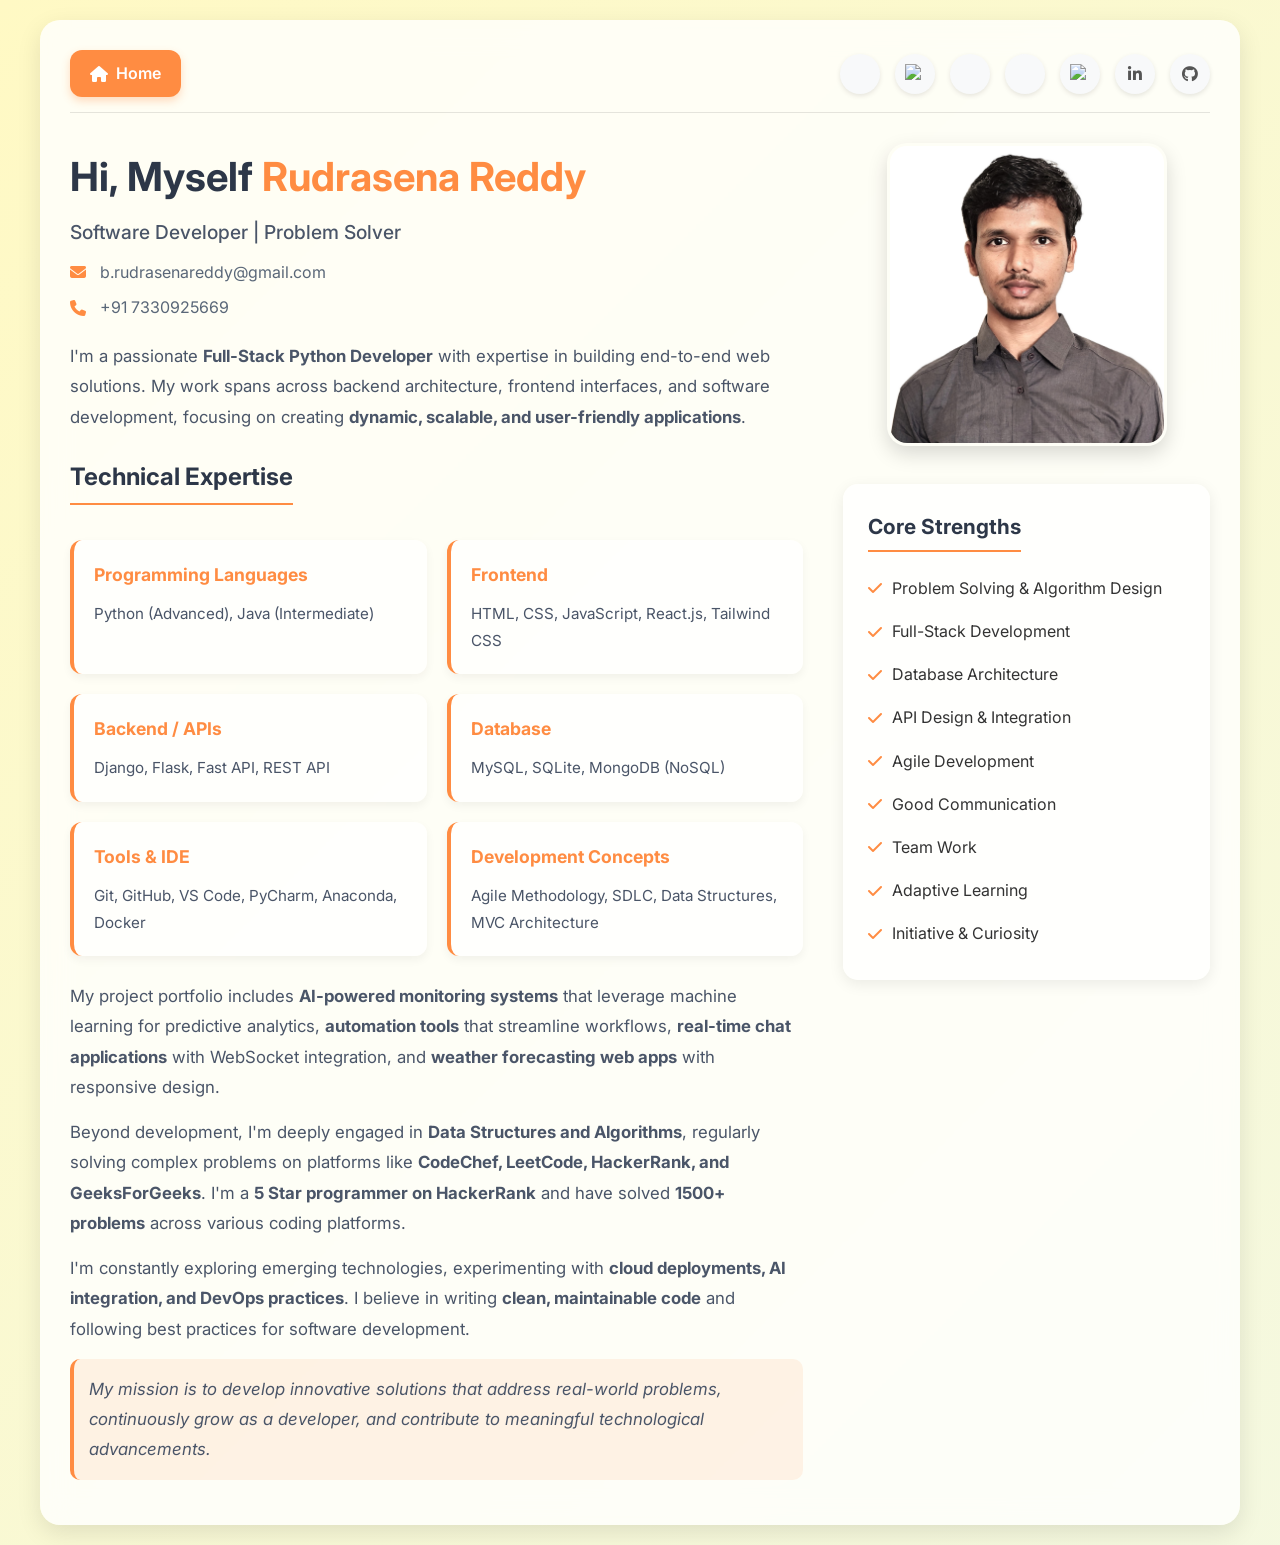
==== about.html @ 8f55b9ef "Describe your update here" ====
<!DOCTYPE html>
<html lang="en">
<head>
    <meta charset="UTF-8">
    <meta name="viewport" content="width=device-width, initial-scale=1.0">
    <title>About Me - Rudrasena Reddy</title>
    <link rel="stylesheet" href="about.css">
    <link href="https://fonts.googleapis.com/css2?family=Inter:wght@300;400;500;600;700&display=swap" rel="stylesheet">
    <link rel="stylesheet" href="https://cdnjs.cloudflare.com/ajax/libs/font-awesome/6.4.0/css/all.min.css">
    <!-- Platform specific icon libraries -->
    <link rel="stylesheet" href="https://cdn.jsdelivr.net/gh/devicons/devicon@v2.15.1/devicon.min.css">
</head>
<body>
    <div class="container">
        <!-- Navigation Section -->
        <div class="top-buttons">
            <a href="home.html" class="home-btn">
                <i class="fas fa-home"></i>
                Home
            </a>

            <div class="platform-icons">
                <a href="https://www.codechef.com/users/rudrasenareddy" target="_blank" title="CodeChef">
                    <i class="devicon-codechef-plain"></i>
                </a>
                <a href="https://www.geeksforgeeks.org/user/brudrasenareddy/" target="_blank" title="GFG">
                    <img src="https://img.icons8.com/?size=100&id=wHc0f6k8T-DP&format=png&color=000000" alt="GFG" class="custom-icon">
                </a>
                <a href="https://leetcode.com/u/rudrasenareddy/" target="_blank" title="LeetCode">
                    <i class="devicon-leetcode-plain"></i>
                </a>
                <a href="https://www.hackerrank.com/profile/RudraSenaReddy" target="_blank" title="HackerRank">
                    <i class="devicon-hackerrank-plain"></i>
                </a>
                <a href="https://www.hackerearth.com/@Rudrasenareddy/" target="_blank" title="HackerEarth">
                    <img src="https://img.icons8.com/external-tal-revivo-shadow-tal-revivo/24/000000/external-hackerearth-is-a-solution-provider-company-for-recruiters-logo-shadow-tal-revivo.png" alt="HackerEarth" class="custom-icon">
                </a>
                <a href="https://www.linkedin.com/in/bodireddyrudrasenareddy/" target="_blank" title="LinkedIn">
                    <i class="fab fa-linkedin-in"></i>
                </a>
                <a href="https://github.com/RudrasenaReddy87" target="_blank" title="GitHub">
                    <i class="fab fa-github"></i>
                </a>
            </div>
        </div>

        <!-- Main Content Section -->
        <div class="intro-section fade-in">
            <div class="intro-text">
                <h1>Hi, Myself <span class="highlight">Rudrasena Reddy</span></h1>
                <p class="tagline">Software Developer | Problem Solver</p>
                
                <div class="contact-info">
                    <p><i class="fas fa-envelope"></i> b.rudrasenareddy@gmail.com</p>
                    <p><i class="fas fa-phone"></i> +91 7330925669</p>
                </div>
                
                <div class="about-content">
                    <p>I'm a passionate <strong>Full-Stack Python Developer</strong> with expertise in building end-to-end web solutions. My work spans across backend architecture, frontend interfaces, and software development, focusing on creating <strong>dynamic, scalable, and user-friendly applications</strong>.</p>
                    
                    <div class="skills-section">
                        <h2>Technical Expertise</h2>
                        <div class="skills-grid">
                            <div class="skill-category">
                                <h3>Programming Languages</h3>
                                <p>Python (Advanced), Java (Intermediate)</p>
                            </div>
                            <div class="skill-category">
                                <h3>Frontend</h3>
                                <p>HTML, CSS, JavaScript, React.js, Tailwind CSS</p>
                            </div>
                            <div class="skill-category">
                                <h3>Backend / APIs</h3>
                                <p>Django, Flask, Fast API, REST API</p>
                            </div>
                            <div class="skill-category">
                                <h3>Database</h3>
                                <p>MySQL, SQLite, MongoDB (NoSQL)</p>
                            </div>
                            <div class="skill-category">
                                <h3>Tools & IDE</h3>
                                <p>Git, GitHub, VS Code, PyCharm, Anaconda, Docker</p>
                            </div>
                            <div class="skill-category">
                                <h3>Development Concepts</h3>
                                <p>Agile Methodology, SDLC, Data Structures, MVC Architecture</p>
                            </div>
                        </div>
                    </div>
                    
                    <p>My project portfolio includes <strong>AI-powered monitoring systems</strong> that leverage machine learning for predictive analytics, <strong>automation tools</strong> that streamline workflows, <strong>real-time chat applications</strong> with WebSocket integration, and <strong>weather forecasting web apps</strong> with responsive design.</p>
                    
                    <p>Beyond development, I'm deeply engaged in <strong>Data Structures and Algorithms</strong>, regularly solving complex problems on platforms like <strong>CodeChef, LeetCode, HackerRank, and GeeksForGeeks</strong>. I'm a <strong>5 Star programmer on HackerRank</strong> and have solved <strong>1500+ problems</strong> across various coding platforms.</p>
                    
                    <p>I'm constantly exploring emerging technologies, experimenting with <strong>cloud deployments, AI integration, and DevOps practices</strong>. I believe in writing <strong>clean, maintainable code</strong> and following best practices for software development.</p>
                    
                    
                    <p class="goal">My mission is to develop innovative solutions that address real-world problems, continuously grow as a developer, and contribute to meaningful technological advancements.</p>
                </div>
            </div>

            <div class="profile-section">
                <div class="profile-image">
                    <img src="profile.jpg" alt="Rudrasena Reddy">
                </div>
                <div class="profile-highlights">
                    <h3>Core Strengths</h3>
                    <ul>
                        <li><i class="fas fa-check"></i> Problem Solving & Algorithm Design</li>
                        <li><i class="fas fa-check"></i> Full-Stack Development</li>
                        <li><i class="fas fa-check"></i> Database Architecture</li>
                        <li><i class="fas fa-check"></i> API Design & Integration</li>
                        <li><i class="fas fa-check"></i> Agile Development</li>
                        <li><i class="fas fa-check"></i> Good Communication</li>
                        <li><i class="fas fa-check"></i> Team Work</li>
                        <li><i class="fas fa-check"></i> Adaptive Learning</li>
                        <li><i class="fas fa-check"></i> Initiative & Curiosity</li>
                    </ul>
                </div>
            </div>
        </div>
    </div>
</body>
</html>
---- about.css ----
/* Global Styles */
* {
    margin: 0;
    padding: 0;
    box-sizing: border-box;
}

body {
    font-family: 'Inter', sans-serif;
    margin: 0;
    padding: 0;
    background: linear-gradient(-45deg, #e0f7fa, #ffffff, #f1f8e9, #fff9c4);
    background-size: 400% 400%;
    animation: gradientBG 20s ease infinite;
    color: #333;
    line-height: 1.7;
    min-height: 100vh;
    -webkit-font-smoothing: antialiased;
    -moz-osx-font-smoothing: grayscale;
}

@keyframes gradientBG {
    0% {background-position: 0% 50%;}
    50% {background-position: 100% 50%;}
    100% {background-position: 0% 50%;}
}

/* Container */
.container {
    max-width: 1200px;
    margin: 20px auto;
    padding: 30px;
    background: rgba(255, 255, 255, 0.8);
    backdrop-filter: blur(15px);
    border-radius: 20px;
    box-shadow: 0 8px 25px rgba(0,0,0,0.1);
}

/* Top Buttons Horizontal Layout */
.top-buttons {
    display: flex;
    justify-content: space-between;
    align-items: center;
    margin-bottom: 30px;
    flex-wrap: wrap;
    padding-bottom: 15px;
    border-bottom: 1px solid rgba(0,0,0,0.1);
    gap: 15px;
}

.home-btn {
    display: inline-flex;
    align-items: center;
    gap: 8px;
    background: #ff8c42;
    padding: 10px 20px;
    border-radius: 12px;
    font-weight: 600;
    color: #fff;
    text-decoration: none;
    transition: all 0.3s ease;
    box-shadow: 0 4px 8px rgba(255, 140, 66, 0.3);
    flex-shrink: 0;
}

.home-btn:hover {
    background: #ff7321;
    transform: translateY(-2px);
    box-shadow: 0 6px 12px rgba(255, 140, 66, 0.4);
}

/* Coding Platform Icons */
.platform-icons {
    display: flex;
    gap: 15px;
    flex-wrap: wrap;
    justify-content: center;
}

.platform-icons a {
    display: flex;
    align-items: center;
    justify-content: center;
    width: 40px;
    height: 40px;
    background: #f8f9fa;
    border-radius: 50%;
    color: #555;
    text-decoration: none;
    transition: all 0.3s ease;
    box-shadow: 0 2px 5px rgba(0,0,0,0.1);
    position: relative;
}

.platform-icons a:hover {
    background: #ff8c42;
    color: white;
    transform: translateY(-3px);
    box-shadow: 0 5px 10px rgba(255, 140, 66, 0.3);
}

/* Custom icons for platforms */
.custom-icon {
    width: 20px;
    height: 20px;
    object-fit: contain;
}

.devicon-codechef-plain:before,
.devicon-leetcode-plain:before,
.devicon-hackerrank-plain:before {
    font-size: 20px;
}

/* Intro Section */
.intro-section {
    display: flex;
    justify-content: space-between;
    gap: 40px;
    flex-wrap: wrap;
}

.fade-in {
    opacity: 0;
    animation: fadeIn 1.5s forwards;
}

@keyframes fadeIn {
    to { opacity: 1; }
}

.intro-text {
    flex: 2;
    min-width: 300px;
}

h1 {
    font-size: 2.5rem;
    margin-bottom: 5px;
    color: #2d3748;
}

.tagline {
    font-size: 1.2rem;
    color: #4a5568;
    margin-bottom: 10px;
    font-weight: 500;
}

.contact-info {
    margin-bottom: 20px;
}

.contact-info p {
    display: flex;
    align-items: center;
    gap: 10px;
    margin: 8px 0;
    color: #5a6778;
    word-break: break-all;
}

.contact-info i {
    color: #ff8c42;
    width: 20px;
    flex-shrink: 0;
}

.highlight {
    color: #ff8c42;
    font-weight: 700;
}

.about-content p {
    margin: 15px 0;
    font-size: 1.05rem;
    color: #4a5568;
    line-height: 1.8;
}

.goal {
    font-style: italic;
    background: rgba(255, 140, 66, 0.1);
    padding: 15px;
    border-radius: 10px;
    border-left: 4px solid #ff8c42;
    margin-top: 20px;
}

/* Skills Section */
.skills-section {
    margin: 25px 0;
}

.skills-section h2 {
    font-size: 1.5rem;
    margin-bottom: 15px;
    color: #2d3748;
    border-bottom: 2px solid #ff8c42;
    padding-bottom: 5px;
    display: inline-block;
}

.skills-grid {
    display: grid;
    grid-template-columns: repeat(auto-fit, minmax(300px, 1fr));
    gap: 20px;
    margin: 20px 0;
}

.skill-category {
    background: rgba(255, 255, 255, 0.7);
    padding: 20px;
    border-radius: 12px;
    box-shadow: 0 4px 10px rgba(0,0,0,0.05);
    transition: transform 0.3s ease;
    border-left: 4px solid #ff8c42;
}

.skill-category:hover {
    transform: translateY(-5px);
    box-shadow: 0 8px 15px rgba(0,0,0,0.1);
}

.skill-category h3 {
    color: #ff8c42;
    margin-bottom: 10px;
    font-size: 1.1rem;
}

.skill-category p {
    color: #4a5568;
    font-size: 0.95rem;
    margin: 0;
}

/* Profile Section */
.profile-section {
    flex: 1;
    display: flex;
    flex-direction: column;
    gap: 30px;
    min-width: 280px;
}

.profile-image {
    text-align: center;
}

.profile-image img {
    width: 100%;
    max-width: 280px;
    height: auto;
    object-fit: cover;
    border-radius: 20px;
    border: 3px solid transparent;
    transition: all 0.3s ease;
    box-shadow: 0 8px 20px rgba(0,0,0,0.15);
}

.profile-image img:hover {
    transform: translateY(-5px) scale(1.02);
    box-shadow: 0 12px 25px rgba(0,0,0,0.2);
    border: 3px solid #ff8c42;
    outline: 2px solid rgba(255, 140, 66, 0.5);
    outline-offset: 3px;
}

.profile-highlights {
    background: rgba(255, 255, 255, 0.7);
    padding: 25px;
    border-radius: 15px;
    box-shadow: 0 4px 15px rgba(0,0,0,0.08);
}

.profile-highlights h3 {
    color: #2d3748;
    margin-bottom: 15px;
    font-size: 1.3rem;
    border-bottom: 2px solid #ff8c42;
    padding-bottom: 5px;
    display: inline-block;
}

.profile-highlights ul {
    list-style: none;
}

.profile-highlights li {
    padding: 8px 0;
    display: flex;
    align-items: center;
    gap: 10px;
}

.profile-highlights i {
    color: #ff8c42;
}

/* Responsive Design */
@media (max-width: 992px) {
    .intro-section {
        flex-direction: column-reverse;
    }
    
    .profile-section {
        flex-direction: row;
        justify-content: space-around;
        margin-top: 30px;
        width: 100%;
    }
    
    .profile-image, .profile-highlights {
        flex: 1;
        min-width: 250px;
    }
}

@media (max-width: 768px) {
    .container {
        padding: 20px;
        margin: 10px;
    }
    
    .top-buttons {
        flex-direction: column;
        gap: 15px;
        align-items: stretch;
    }
    
    .home-btn {
        align-self: flex-start;
    }
    
    .platform-icons {
        justify-content: center;
    }
    
    h1 {
        font-size: 2rem;
    }
    
    .profile-section {
        flex-direction: column;
        align-items: center;
    }
    
    .skills-grid {
        grid-template-columns: 1fr;
    }
    
    .intro-text, .profile-section {
        min-width: 100%;
    }
}

@media (max-width: 480px) {
    h1 {
        font-size: 1.8rem;
    }
    
    .tagline {
        font-size: 1rem;
    }
    
    .profile-image img {
        max-width: 220px;
    }
    
    .skills-grid {
        grid-template-columns: 1fr;
    }
    
    .platform-icons a {
        width: 35px;
        height: 35px;
    }
    
    .contact-info p {
        font-size: 0.9rem;
    }
    
    .about-content p {
        font-size: 1rem;
    }
}

/* Print Styles */
@media print {
    body {
        background: white;
        color: black;
    }
    
    .container {
        box-shadow: none;
        background: white;
    }
    
    .top-buttons, .home-btn {
        display: none;
    }
}
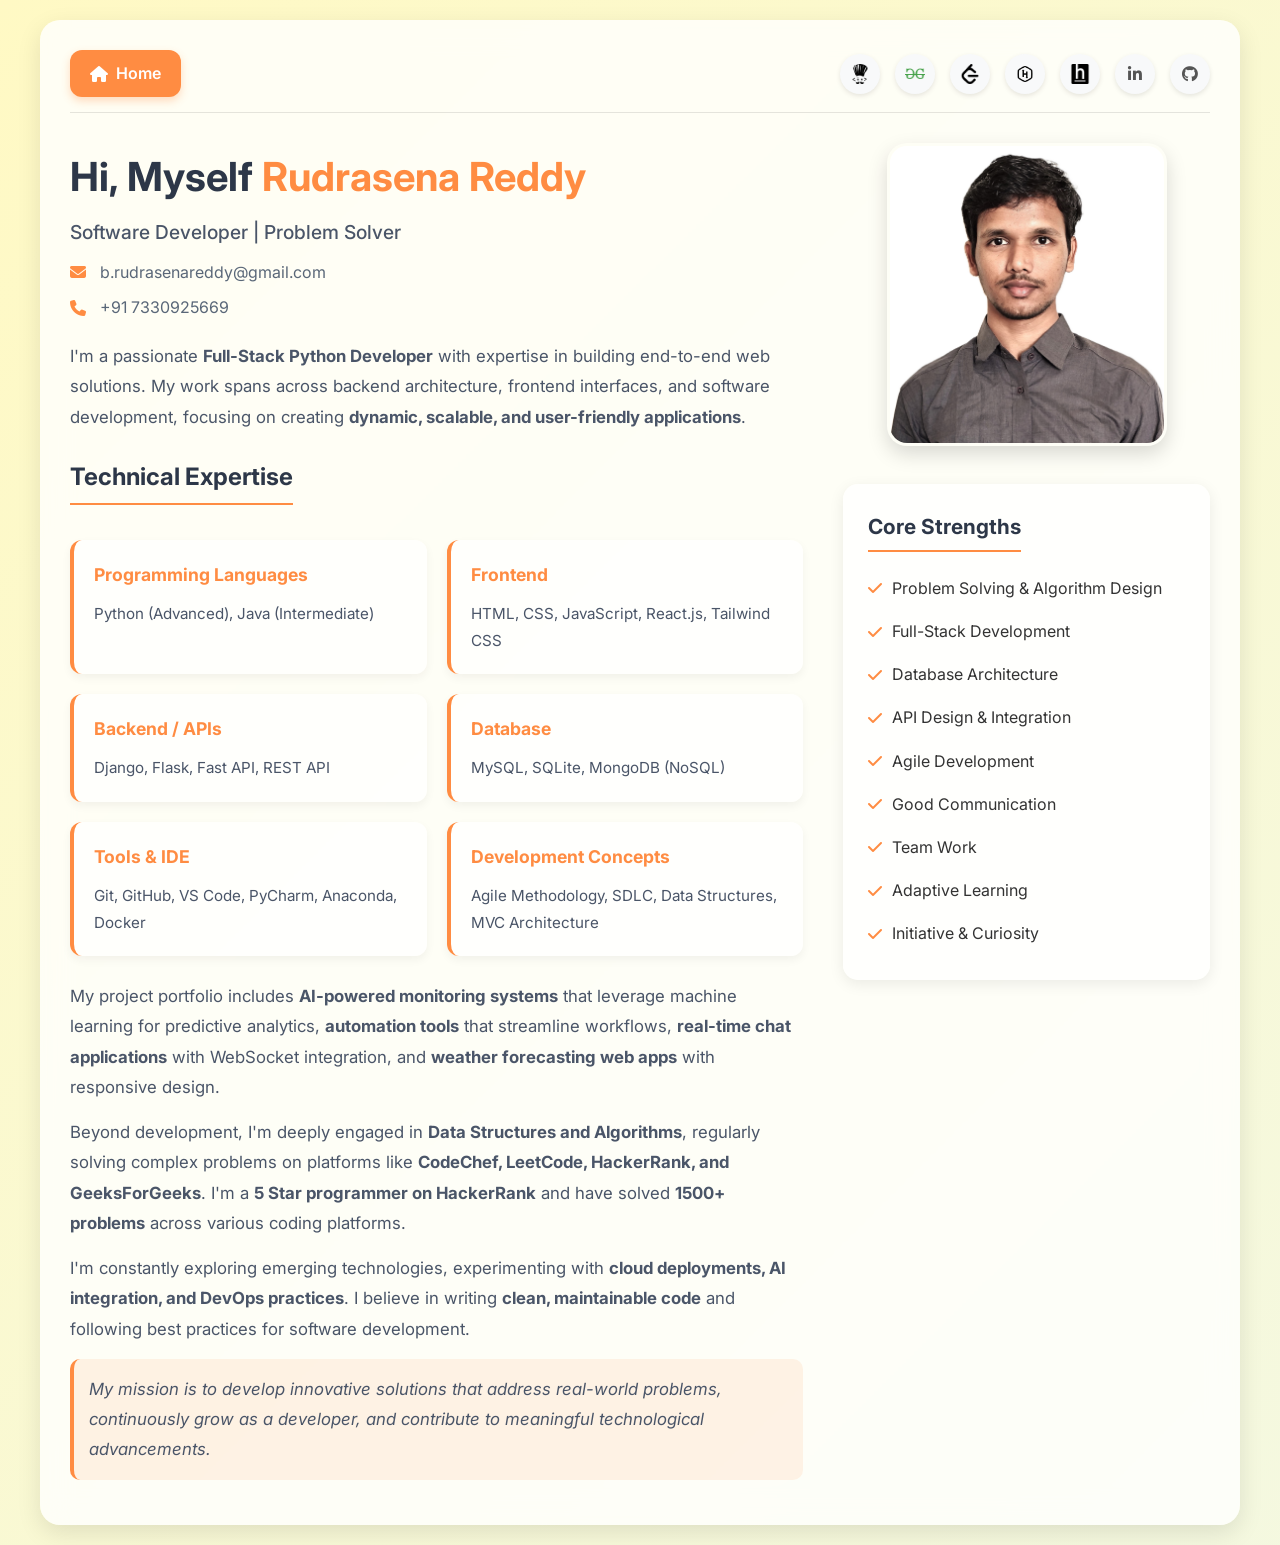
==== commit e1ae3c23: "Updated & Make few changes" ====
--- a/about.html
+++ b/about.html
@@ -7,33 +7,31 @@
     <link rel="stylesheet" href="about.css">
     <link href="https://fonts.googleapis.com/css2?family=Inter:wght@300;400;500;600;700&display=swap" rel="stylesheet">
     <link rel="stylesheet" href="https://cdnjs.cloudflare.com/ajax/libs/font-awesome/6.4.0/css/all.min.css">
-    <!-- Platform specific icon libraries -->
-    <link rel="stylesheet" href="https://cdn.jsdelivr.net/gh/devicons/devicon@v2.15.1/devicon.min.css">
 </head>
 <body>
     <div class="container">
         <!-- Navigation Section -->
         <div class="top-buttons">
-            <a href="home.html" class="home-btn">
+            <a href="index.html" class="home-btn">
                 <i class="fas fa-home"></i>
                 Home
             </a>
 
             <div class="platform-icons">
                 <a href="https://www.codechef.com/users/rudrasenareddy" target="_blank" title="CodeChef">
-                    <i class="devicon-codechef-plain"></i>
+                    <i class="icon-codechef"></i> 
                 </a>
                 <a href="https://www.geeksforgeeks.org/user/brudrasenareddy/" target="_blank" title="GFG">
-                    <img src="https://img.icons8.com/?size=100&id=wHc0f6k8T-DP&format=png&color=000000" alt="GFG" class="custom-icon">
+                    <i class="icon-gfg"></i>
                 </a>
                 <a href="https://leetcode.com/u/rudrasenareddy/" target="_blank" title="LeetCode">
-                    <i class="devicon-leetcode-plain"></i>
+                    <i class="icon-leetcode"></i>
                 </a>
                 <a href="https://www.hackerrank.com/profile/RudraSenaReddy" target="_blank" title="HackerRank">
-                    <i class="devicon-hackerrank-plain"></i>
+                    <i class="icon-hackerrank"></i>
                 </a>
                 <a href="https://www.hackerearth.com/@Rudrasenareddy/" target="_blank" title="HackerEarth">
-                    <img src="https://img.icons8.com/external-tal-revivo-shadow-tal-revivo/24/000000/external-hackerearth-is-a-solution-provider-company-for-recruiters-logo-shadow-tal-revivo.png" alt="HackerEarth" class="custom-icon">
+                    <i class="icon-hackerearth"></i>
                 </a>
                 <a href="https://www.linkedin.com/in/bodireddyrudrasenareddy/" target="_blank" title="LinkedIn">
                     <i class="fab fa-linkedin-in"></i>
--- a/about.css
+++ b/about.css
@@ -100,16 +100,37 @@
 }
 
 /* Custom icons for platforms */
-.custom-icon {
+.icon-codechef,
+.icon-gfg, 
+.icon-leetcode,
+.icon-hackerrank,
+.icon-hackerearth {
+    display: inline-block;
     width: 20px;
     height: 20px;
-    object-fit: contain;
-}
-
-.devicon-codechef-plain:before,
-.devicon-leetcode-plain:before,
-.devicon-hackerrank-plain:before {
-    font-size: 20px;
+    background-size: contain;
+    background-repeat: no-repeat;
+    background-position: center;
+}
+
+.icon-codechef {
+    background-image: url('img/codechef.png');
+}
+
+.icon-gfg {
+    background-image: url('img/geeksforgeeks.png');
+}
+
+.icon-leetcode {
+    background-image: url('img/leetcode.png');
+}
+
+.icon-hackerrank {
+    background-image: url('img/hackerrank.png');
+}
+
+.icon-hackerearth {
+    background-image: url('img/hackerearth.png');
 }
 
 /* Intro Section */
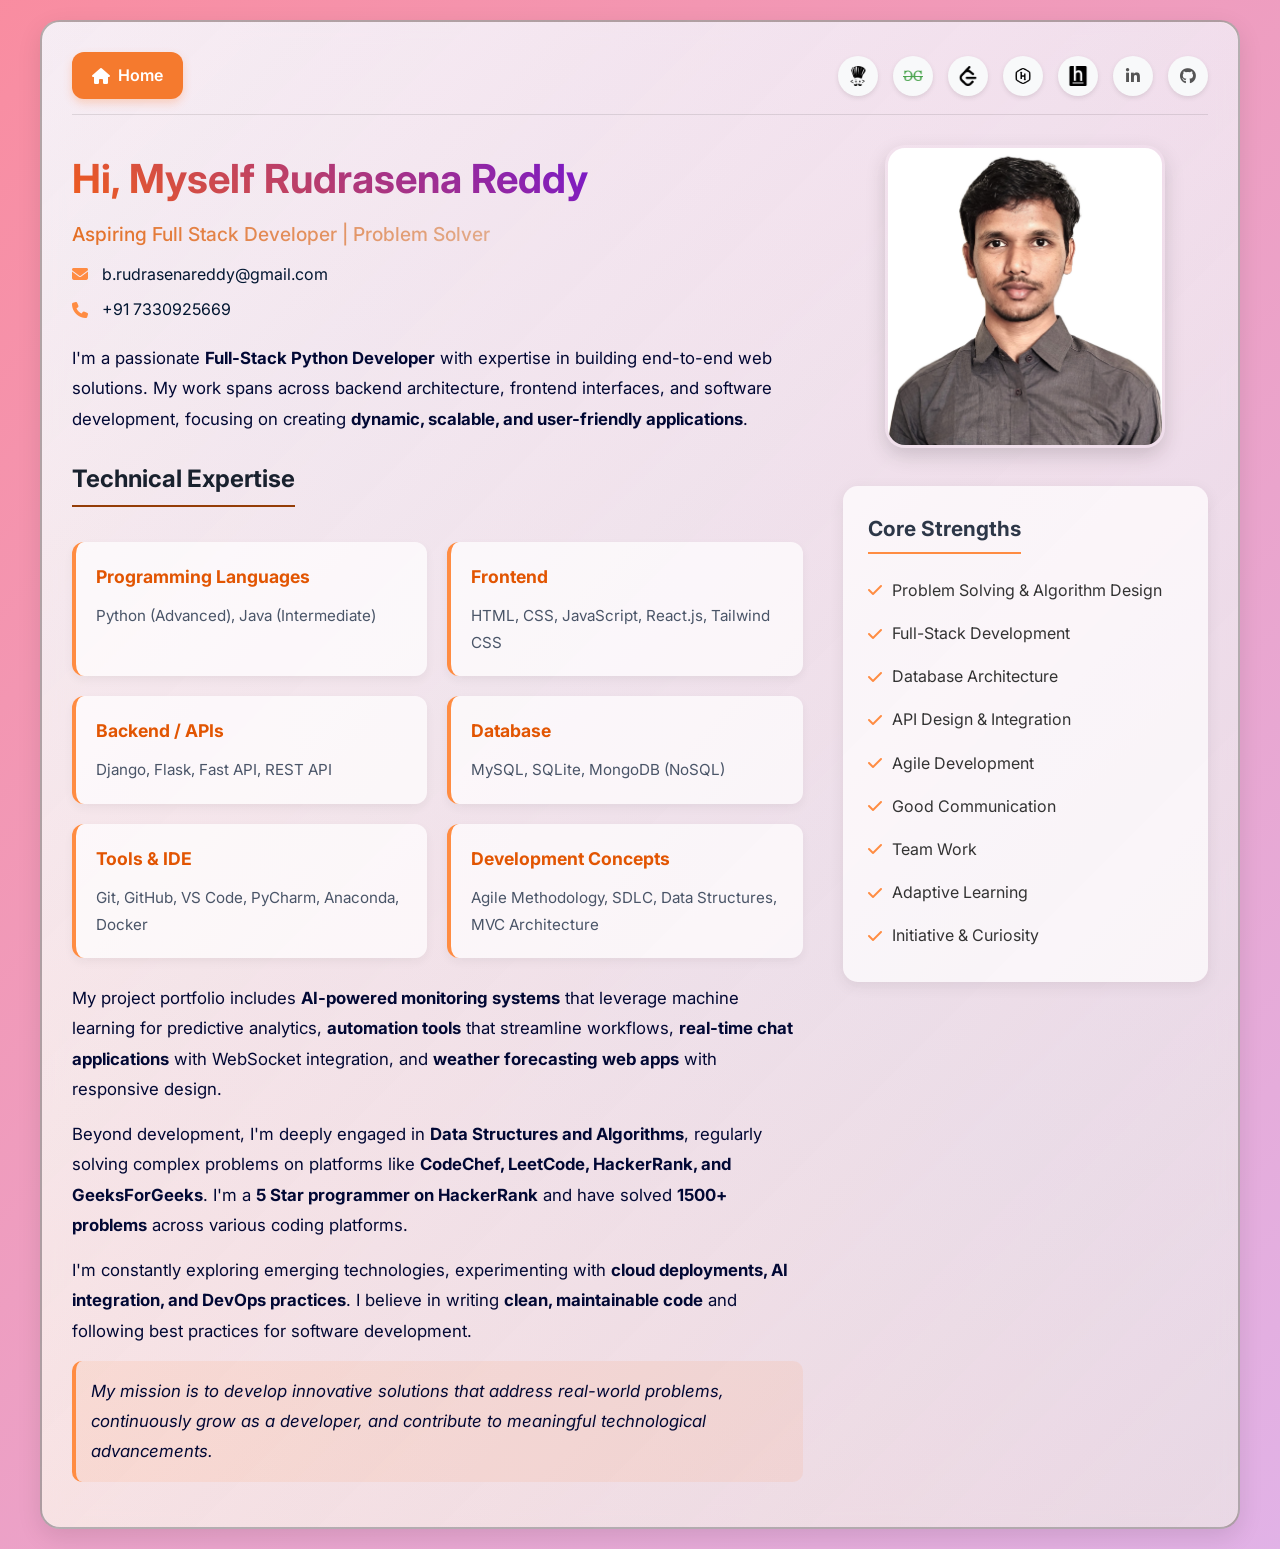
==== commit bcfa25dc: "making some changes" ====
--- a/about.html
+++ b/about.html
@@ -7,6 +7,87 @@
     <link rel="stylesheet" href="about.css">
     <link href="https://fonts.googleapis.com/css2?family=Inter:wght@300;400;500;600;700&display=swap" rel="stylesheet">
     <link rel="stylesheet" href="https://cdnjs.cloudflare.com/ajax/libs/font-awesome/6.4.0/css/all.min.css">
+    <style>
+      /* Subtle Cursor Particles */
+      .cursor-particle {
+        position: fixed;
+        pointer-events: none;
+        z-index: 9999;
+        border-radius: 50%;
+        animation: particleFade 1.5s ease-out forwards;
+        opacity: 0.7;
+      }
+
+      .cursor-bubble {
+        width: 6px;
+        height: 6px;
+        background: radial-gradient(circle, rgba(106, 17, 203, 0.4) 0%, rgba(37, 117, 252, 0.2) 100%);
+        box-shadow: 0 0 8px rgba(106, 17, 203, 0.3);
+      }
+
+      .cursor-sparkle {
+        width: 3px;
+        height: 3px;
+        background: rgba(252, 37, 94, 0.6);
+        box-shadow: 0 0 4px rgba(252, 37, 94, 0.4);
+      }
+
+      .cursor-dot {
+        width: 2px;
+        height: 2px;
+        background: rgba(255, 119, 198, 0.5);
+      }
+
+      @keyframes particleFade {
+        0% {
+          opacity: 0.7;
+          transform: scale(0.8) translate(0, 0);
+        }
+        50% {
+          opacity: 0.5;
+          transform: scale(1.2) translate(5px, -5px);
+        }
+        100% {
+          opacity: 0;
+          transform: scale(0.3) translate(10px, -10px);
+        }
+      }
+
+      /* Professional Cursor Styles */
+      body {
+        cursor:default;
+      }
+
+      /* Interactive elements get pointer cursor */
+      button,
+      a,
+      .close-btn,
+      .dark-mode-toggle,
+      .profile-card,
+      .nav-link,
+      .icon-btn,
+      .resume-btn,
+      .skill-tag,
+      .github-link,
+      .social-links a {
+        cursor: pointer;
+      }
+
+      /* Text selection cursor */
+      input,
+      textarea,
+      .popup-text,
+      .contact-item,
+      .project-item p {
+        cursor: text;
+      }
+
+      /* Smooth cursor transitions */
+      * {
+        cursor: inherit;
+        transition: cursor 0.2s ease;
+      }
+    </style>
 </head>
 <body>
     <div class="container">
@@ -46,7 +127,7 @@
         <div class="intro-section fade-in">
             <div class="intro-text">
                 <h1>Hi, Myself <span class="highlight">Rudrasena Reddy</span></h1>
-                <p class="tagline">Software Developer | Problem Solver</p>
+                <p class="tagline">Aspiring Full Stack Developer | Problem Solver</p>
                 
                 <div class="contact-info">
                     <p><i class="fas fa-envelope"></i> b.rudrasenareddy@gmail.com</p>
@@ -118,5 +199,66 @@
             </div>
         </div>
     </div>
+    <script>
+      // Interactive Cursor Particles
+      let mouseX = 0;
+      let mouseY = 0;
+      let isMoving = false;
+      let moveTimeout;
+      let particleCount = 0;
+      const maxParticles = 15;
+
+      // Track mouse movement
+      document.addEventListener('mousemove', (e) => {
+        mouseX = e.clientX;
+        mouseY = e.clientY;
+        isMoving = true;
+
+        // Clear existing timeout
+        clearTimeout(moveTimeout);
+
+        // Create particles while moving
+        if (particleCount < maxParticles) {
+          createCursorParticle(mouseX, mouseY);
+        }
+
+        // Set timeout to stop creating particles when movement stops
+        moveTimeout = setTimeout(() => {
+          isMoving = false;
+          particleCount = 0;
+        }, 100);
+      });
+
+      // Function to create cursor particles
+      function createCursorParticle(x, y) {
+        const particleTypes = ['cursor-bubble', 'cursor-sparkle', 'cursor-dot'];
+        const randomType = particleTypes[Math.floor(Math.random() * particleTypes.length)];
+
+        const particle = document.createElement('div');
+        particle.className = `cursor-particle ${randomType}`;
+
+        // Random offset from cursor position
+        const offsetX = (Math.random() - 0.5) * 40;
+        const offsetY = (Math.random() - 0.5) * 40;
+
+        particle.style.left = `${x + offsetX}px`;
+        particle.style.top = `${y + offsetY}px`;
+
+        // Random size variation
+        const scale = 0.5 + Math.random() * 0.5;
+        particle.style.transform = `scale(${scale})`;
+
+        document.body.appendChild(particle);
+        particleCount++;
+
+        // Remove particle after animation
+        setTimeout(() => {
+          if (particle.parentNode) {
+            particle.parentNode.removeChild(particle);
+            particleCount = Math.max(0, particleCount - 1);
+          }
+        }, 2000);
+      }
+    </script>
 </body>
-</html>+</html>
--- a/about.css
+++ b/about.css
@@ -9,7 +9,7 @@
     font-family: 'Inter', sans-serif;
     margin: 0;
     padding: 0;
-    background: linear-gradient(-45deg, #e0f7fa, #ffffff, #f1f8e9, #fff9c4);
+    background: linear-gradient(-45deg, #679cf1b5, #0932fe69, #ae75fd77, #f20c3678);
     background-size: 400% 400%;
     animation: gradientBG 20s ease infinite;
     color: #333;
@@ -30,7 +30,7 @@
     max-width: 1200px;
     margin: 20px auto;
     padding: 30px;
-    background: rgba(255, 255, 255, 0.8);
+    background: rgba(199, 185, 185, 0.845);
     backdrop-filter: blur(15px);
     border-radius: 20px;
     box-shadow: 0 8px 25px rgba(0,0,0,0.1);
@@ -52,7 +52,7 @@
     display: inline-flex;
     align-items: center;
     gap: 8px;
-    background: #ff8c42;
+    background: #f57a2e;
     padding: 10px 20px;
     border-radius: 12px;
     font-weight: 600;
@@ -158,12 +158,12 @@
 h1 {
     font-size: 2.5rem;
     margin-bottom: 5px;
-    color: #2d3748;
+    color: #010815;
 }
 
 .tagline {
     font-size: 1.2rem;
-    color: #4a5568;
+    color: #010814;
     margin-bottom: 10px;
     font-weight: 500;
 }
@@ -177,7 +177,7 @@
     align-items: center;
     gap: 10px;
     margin: 8px 0;
-    color: #5a6778;
+    color: #021631;
     word-break: break-all;
 }
 
@@ -195,7 +195,7 @@
 .about-content p {
     margin: 15px 0;
     font-size: 1.05rem;
-    color: #4a5568;
+    color: #010834;
     line-height: 1.8;
 }
 
@@ -216,8 +216,8 @@
 .skills-section h2 {
     font-size: 1.5rem;
     margin-bottom: 15px;
-    color: #2d3748;
-    border-bottom: 2px solid #ff8c42;
+    color: #19212e;
+    border-bottom: 2px solid #943d07;
     padding-bottom: 5px;
     display: inline-block;
 }
@@ -244,7 +244,7 @@
 }
 
 .skill-category h3 {
-    color: #ff8c42;
+    color: #e25502;
     margin-bottom: 10px;
     font-size: 1.1rem;
 }
@@ -406,19 +406,393 @@
     }
 }
 
+/* Optimized Shooting Stars and Lines Background Animation */
+.optimized-bg-effects {
+    position: fixed;
+    top: 0;
+    left: 0;
+    width: 100%;
+    height: 100%;
+    pointer-events: none;
+    z-index: -1;
+    overflow: hidden;
+}
+
+.shooting-star {
+    position: absolute;
+    width: 4px;
+    height: 4px;
+    background: linear-gradient(45deg, #e80215, #ffffff, #101cf2);
+    border-radius: 50%;
+    box-shadow:
+        0 0 15px rgba(255, 255, 255, 0.9),
+        0 0 30px rgba(255, 140, 66, 0.7),
+        0 0 45px rgba(74, 111, 199, 0.5),
+        0 0 60px rgba(255, 138, 66, 0.836);
+    animation: shootingStar 5s ease-out infinite;
+    will-change: transform, opacity;
+    transform-origin: center center;
+    backface-visibility: hidden;
+    transform-style: preserve-3d;
+}
+
+.shooting-star::before {
+    content: '';
+    position: absolute;
+    top: 50%;
+    left: 50%;
+    width: 30px;
+    height: 2px;
+    background: linear-gradient(90deg,
+        transparent 0%,
+        rgba(255, 140, 66, 0.4) 20%,
+        rgba(255, 140, 66, 0.6) 50%,
+        rgba(255, 140, 66, 0.4) 80%,
+        transparent 100%);
+    transform: translate(-50%, -50%);
+    animation: trail 5s ease-out infinite;
+    border-radius: 1px;
+    will-change: transform, opacity;
+}
+
+.shooting-star::after {
+    content: '';
+    position: absolute;
+    top: 50%;
+    left: 50%;
+    width: 8px;
+    height: 8px;
+    background: radial-gradient(circle, rgba(255, 255, 255, 0.8) 0%, transparent 70%);
+    transform: translate(-50%, -50%);
+    animation: sparkle 5s ease-out infinite;
+    border-radius: 50%;
+    will-change: transform, opacity;
+}
+
+.shooting-star.star-1 { top: 5%; left: 2%; animation-delay: 0s; }
+.shooting-star.star-2 { top: 25%; left: 15%; animation-delay: 1.6s; }
+.shooting-star.star-3 { top: 45%; left: 35%; animation-delay: 3.2s; }
+.shooting-star.star-4 { top: 65%; left: 55%; animation-delay: 4.8s; }
+
+@keyframes shootingStar {
+    0% {
+        transform: translateX(-60px) translateY(-60px) scale(0) rotate(0deg);
+        opacity: 0;
+    }
+    5% {
+        opacity: 0.3;
+        transform: translateX(-30px) translateY(-30px) scale(0.3) rotate(15deg);
+    }
+    15% {
+        opacity: 1;
+        transform: translateX(0) translateY(0) scale(1) rotate(45deg);
+    }
+    30% {
+        opacity: 1;
+        transform: translateX(calc(30vw - 30px)) translateY(calc(30vh - 30px)) scale(1.3) rotate(135deg);
+    }
+    60% {
+        opacity: 0.9;
+        transform: translateX(calc(70vw - 30px)) translateY(calc(70vh - 30px)) scale(1.1) rotate(225deg);
+    }
+    85% {
+        opacity: 0.6;
+        transform: translateX(calc(100vw - 30px)) translateY(calc(100vh - 30px)) scale(0.7) rotate(315deg);
+    }
+    100% {
+        transform: translateX(calc(100vw + 30px)) translateY(calc(100vh + 30px)) scale(0) rotate(360deg);
+        opacity: 0;
+    }
+}
+
+@keyframes trail {
+    0% {
+        opacity: 0;
+        transform: translate(-50%, -50%) scaleX(0) scaleY(0.5);
+        filter: blur(2px);
+    }
+    15% {
+        opacity: 0.8;
+        transform: translate(-50%, -50%) scaleX(0.6) scaleY(1);
+        filter: blur(0px);
+    }
+    30% {
+        opacity: 0.9;
+        transform: translate(-50%, -50%) scaleX(1) scaleY(1.2);
+        filter: blur(0px);
+    }
+    70% {
+        opacity: 0.6;
+        transform: translate(-50%, -50%) scaleX(1.2) scaleY(0.8);
+        filter: blur(0px);
+    }
+    100% {
+        opacity: 0;
+        transform: translate(-50%, -50%) scaleX(0) scaleY(0.3);
+        filter: blur(2px);
+    }
+}
+
+@keyframes sparkle {
+    0%, 100% {
+        opacity: 0;
+        transform: translate(-50%, -50%) scale(0);
+    }
+    20%, 80% {
+        opacity: 0.8;
+        transform: translate(-50%, -50%) scale(1);
+    }
+    50% {
+        opacity: 1;
+        transform: translate(-50%, -50%) scale(1.5);
+    }
+}
+
+
+
 /* Print Styles */
 @media print {
     body {
         background: white;
         color: black;
     }
-    
+
     .container {
         box-shadow: none;
         background: white;
     }
-    
+
     .top-buttons, .home-btn {
         display: none;
     }
-}+
+    .optimized-bg-effects {
+        display: none;
+    }
+}
+
+
+
+
+
+/* Advanced Effects: Glowing Borders and Text Shadows */
+.glow-border {
+    border: 2px solid #ff8c42;
+    box-shadow: 0 0 10px #ff8c42, 0 0 20px #ff8c42;
+    transition: box-shadow 0.3s ease;
+}
+
+.glow-border:hover {
+    box-shadow: 0 0 20px #ff8c42, 0 0 40px #ff8c42;
+}
+
+.glow-text {
+    color: #ff8c42;
+    text-shadow:
+        0 0 5px #ff8c42,
+        0 0 10px #ff8c42,
+        0 0 20px #ff8c42;
+    transition: text-shadow 0.3s ease;
+}
+
+.glow-text:hover {
+    text-shadow:
+        0 0 10px #ff8c42,
+        0 0 20px #ff8c42,
+        0 0 30px #ff8c42;
+}
+
+/* Mouse-following Glow Effect (CSS only) */
+.mouse-glow {
+    position: relative;
+    cursor: pointer;
+}
+
+.mouse-glow::before {
+    content: '';
+    position: absolute;
+    top: 50%;
+    left: 50%;
+    width: 80px;
+    height: 80px;
+    background: radial-gradient(circle, rgba(255, 140, 66, 0.5) 0%, transparent 70%);
+    border-radius: 50%;
+    pointer-events: none;
+    transform: translate(-50%, -50%) scale(0);
+    transition: transform 0.3s ease;
+    z-index: -1;
+}
+
+.mouse-glow:hover::before {
+    transform: translate(-50%, -50%) scale(1);
+}
+
+
+
+
+
+
+
+
+
+/* Enhanced Interactive Effects */
+.skill-category {
+    transition: all 0.4s cubic-bezier(0.175, 0.885, 0.32, 1.275);
+}
+
+.skill-category:hover {
+    transform: translateY(-8px) rotateX(5deg) rotateY(5deg);
+    box-shadow: 0 15px 35px rgba(0,0,0,0.2), 0 0 20px rgba(255, 140, 66, 0.3);
+    border-color: rgba(255, 140, 66, 0.8);
+}
+
+.profile-image img {
+    transition: all 0.5s ease;
+}
+
+.profile-image img:hover {
+    transform: scale(1.1) rotate(5deg);
+    box-shadow: 0 0 40px rgba(255, 140, 66, 0.6), 0 0 80px rgba(255, 140, 66, 0.4);
+    filter: brightness(1.1) contrast(1.1);
+}
+
+.profile-highlights li {
+    transition: all 0.3s ease;
+    position: relative;
+}
+
+.profile-highlights li:hover {
+    color: #00ffff;
+    transform: translateX(15px) scale(1.05);
+    text-shadow: 0 0 10px rgba(0, 255, 255, 0.5);
+}
+
+.profile-highlights li:hover::before {
+    content: '';
+    position: absolute;
+    left: -20px;
+    top: 50%;
+    transform: translateY(-50%);
+    width: 10px;
+    height: 10px;
+    background: #00ffff;
+    border-radius: 50%;
+    box-shadow: 0 0 10px #00ffff;
+}
+
+/* Advanced Style Enhancements */
+.container {
+    background: linear-gradient(135deg, rgba(255, 255, 255, 0.9), rgba(243, 231, 231, 0.817));
+    backdrop-filter: blur(10px);
+    border: 2px solid rgba(14, 13, 13, 0.3);
+    position: relative;
+}
+
+.container::before {
+    content: '';
+    position: absolute;
+    top: 0;
+    left: 0;
+    right: 0;
+    bottom: 0;
+    background: linear-gradient(45deg, rgba(255, 140, 66, 0.05), rgba(74, 111, 199, 0.05), rgba(106, 17, 203, 0.05));
+    border-radius: 20px;
+    z-index: -1;
+    animation: gradientShift 8s ease-in-out infinite;
+}
+
+@keyframes gradientShift {
+    0%, 100% { background-position: 0% 50%; }
+    50% { background-position: 100% 50%; }
+}
+
+h1 {
+    background: linear-gradient(45deg, #ff6606, #5705fa, #f7022f);
+    background-size: 200% 200%;
+    -webkit-background-clip: text;
+    -webkit-text-fill-color: transparent;
+    background-clip: text;
+    animation: textGradient 4s ease-in-out infinite;
+    text-shadow: none;
+}
+
+@keyframes textGradient {
+    0%, 100% { background-position: 0% 50%; }
+    50% { background-position: 100% 50%; }
+}
+
+.tagline {
+    background: linear-gradient(90deg, #e46f25, #e0d6d6, #5c53d4);
+    background-size: 200% 200%;
+    -webkit-background-clip: text;
+    -webkit-text-fill-color: transparent;
+    background-clip: text;
+    animation: taglineGlow 3s ease-in-out infinite;
+}
+
+@keyframes taglineGlow {
+    0%, 100% { background-position: 0% 50%; }
+    50% { background-position: 100% 50%; }
+}
+
+/* Pulsing Border Effect */
+.pulse-border {
+    border: 2px solid #ff8c42;
+    animation: pulseBorder 2s ease-in-out infinite;
+}
+
+@keyframes pulseBorder {
+    0%, 100% {
+        box-shadow: 0 0 5px #ff8c42, 0 0 10px #ff8c42, 0 0 15px #ff8c42;
+    }
+    50% {
+        box-shadow: 0 0 10px #ff8c42, 0 0 20px #ff8c42, 0 0 30px #ff8c42, 0 0 40px #ff8c42;
+    }
+}
+
+/* Floating Text Effect */
+.floating-text {
+    animation: floatText 6s ease-in-out infinite;
+}
+
+@keyframes floatText {
+    0%, 100% {
+        transform: translateY(0) rotate(0deg);
+    }
+    25% {
+        transform: translateY(-5px) rotate(1deg);
+    }
+    50% {
+        transform: translateY(-10px) rotate(0deg);
+    }
+    75% {
+        transform: translateY(-5px) rotate(-1deg);
+    }
+}
+
+/* 3D Transform Effects */
+.three-d {
+    transform-style: preserve-3d;
+    transition: transform 0.5s ease;
+}
+
+.three-d:hover {
+    transform: rotateX(10deg) rotateY(10deg) translateZ(20px);
+}
+
+/* Advanced Typography Shadows */
+.advanced-shadow {
+    text-shadow:
+        0 1px 0 #ccc,
+        0 2px 0 #c9c9c9,
+        0 3px 0 #bbb,
+        0 4px 0 #b9b9b9,
+        0 5px 0 #aaa,
+        0 6px 1px rgba(0,0,0,.1),
+        0 0 5px rgba(0,0,0,.1),
+        0 1px 3px rgba(0,0,0,.3),
+        0 3px 5px rgba(0,0,0,.2),
+        0 5px 10px rgba(0,0,0,.25),
+        0 10px 10px rgba(0,0,0,.2),
+        0 20px 20px rgba(0,0,0,.15);
+}
